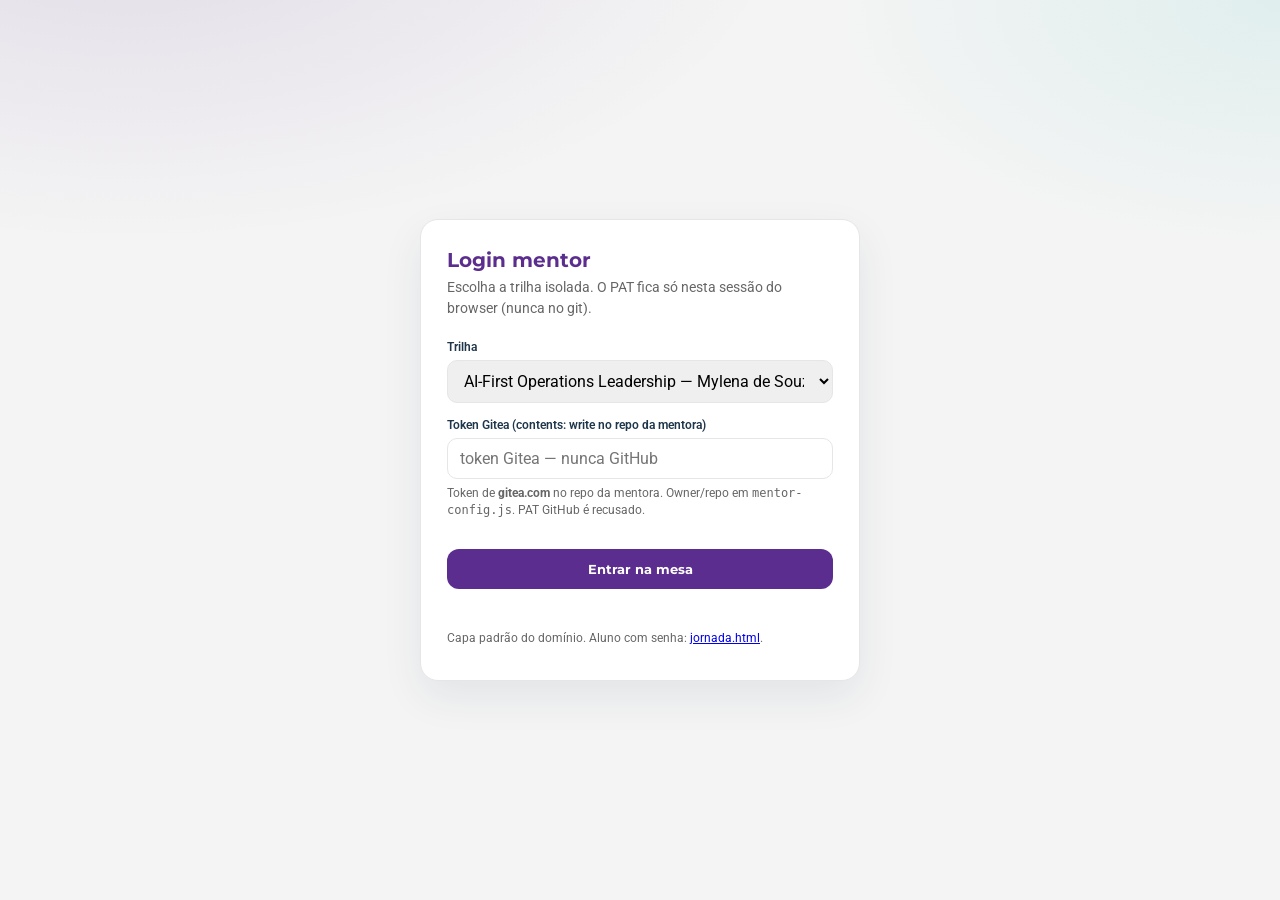
==== trilha-operations-leaders/index.html @ 0c89abcb "Publica a trilha de 10 semanas no jogo. O play.html deixa de mostrar 16 semanas." ====
<!DOCTYPE html>
<html lang="pt-BR">
<head>
  <meta charset="utf-8" />
  <meta name="viewport" content="width=device-width, initial-scale=1" />
  <meta name="robots" content="noindex, nofollow" />
  <meta http-equiv="refresh" content="0; url=mentor.html" />
  <title>Mentor · AI-First Operations Leadership</title>
  <script>location.replace("mentor.html");</script>
</head>
<body>
  <p>Abrindo login mentor… <a href="mentor.html">Continuar</a></p>
  <p class="foot"><a href="jornada.html">Entrada do aluno (senha)</a></p>
</body>
</html>
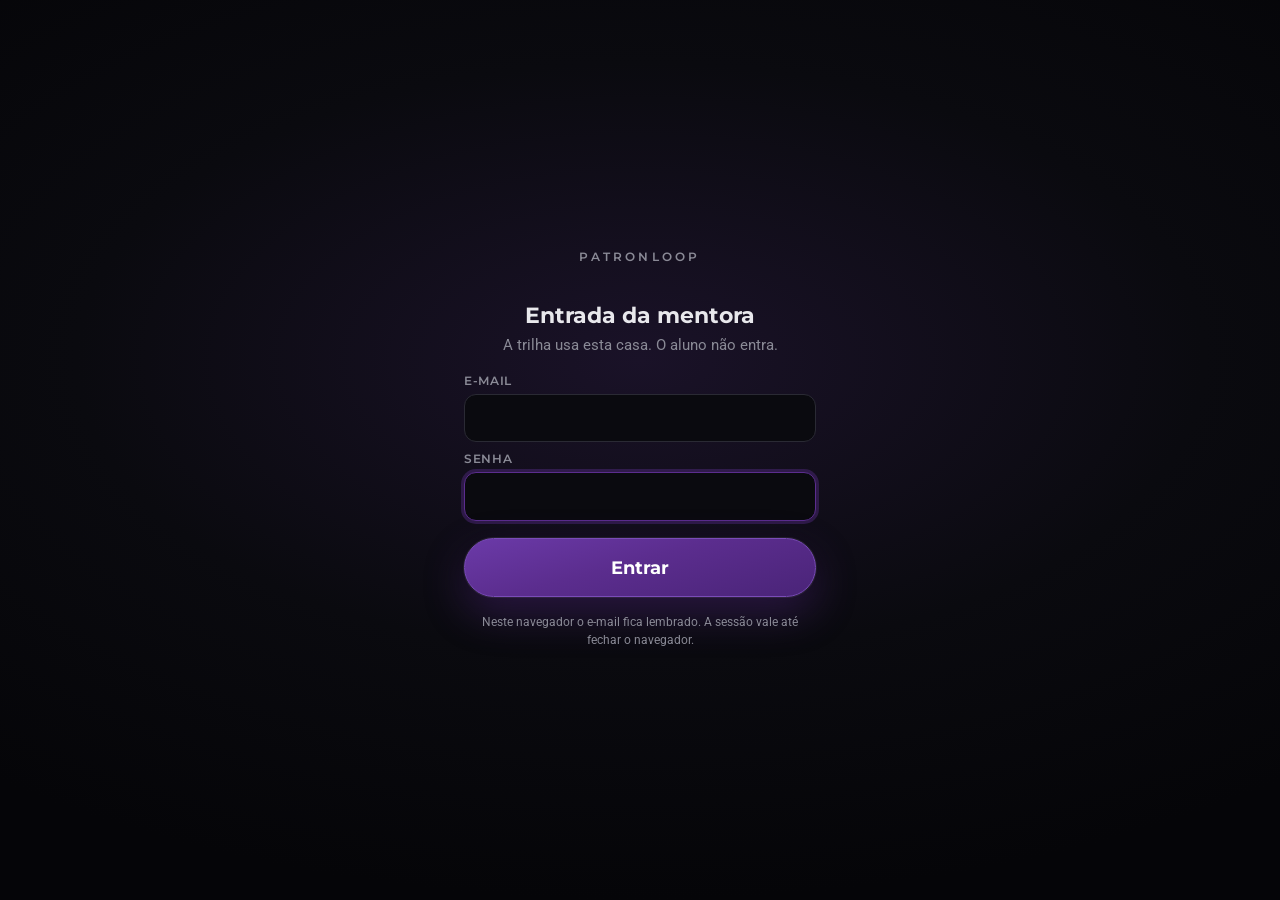
==== commit 5e96f109: "Fecha a casa do jogo na assinatura da mentora. O aluno deixa de entrar. A senha fica fora do git; o " ====
--- a/trilha-operations-leaders/index.html
+++ b/trilha-operations-leaders/index.html
@@ -4,12 +4,33 @@
   <meta charset="utf-8" />
   <meta name="viewport" content="width=device-width, initial-scale=1" />
   <meta name="robots" content="noindex, nofollow" />
-  <meta http-equiv="refresh" content="0; url=mentor.html" />
-  <title>Mentor · AI-First Operations Leadership</title>
-  <script>location.replace("mentor.html");</script>
+  <title>patronloop · entrada da mentora</title>
+  <link rel="preconnect" href="https://fonts.googleapis.com" />
+  <link rel="preconnect" href="https://fonts.gstatic.com" crossorigin />
+  <link href="https://fonts.googleapis.com/css2?family=Montserrat:wght@600;700&family=Roboto:wght@400;500&display=swap" rel="stylesheet" />
+  <link rel="stylesheet" href="gate.css" />
+  <script>
+    if (sessionStorage.getItem("patronloop-mentor-home-v1") === "1") location.replace("play.html");
+  </script>
 </head>
 <body>
-  <p>Abrindo login mentor… <a href="mentor.html">Continuar</a></p>
-  <p class="foot"><a href="jornada.html">Entrada do aluno (senha)</a></p>
+  <main class="gate">
+    <form id="mentor-home" class="gate-panel">
+      <p class="gate-brand">patronloop</p>
+      <h1>Entrada da mentora</h1>
+      <p class="gate-note">A trilha usa esta casa. O aluno não entra.</p>
+      <label class="gate-field">E-mail
+        <input type="email" id="mentor-email" name="email" autocomplete="username" required />
+      </label>
+      <label class="gate-field">Senha
+        <input type="password" id="mentor-pass" name="password" autocomplete="current-password" required />
+      </label>
+      <p id="mentor-err" class="gate-err" hidden></p>
+      <button type="submit" class="gate-cta">Entrar</button>
+      <p class="gate-note gate-note-quiet">Neste navegador o e-mail fica lembrado. A sessão vale até fechar o navegador.</p>
+    </form>
+  </main>
+  <script src="mentor-home.lock.js"></script>
+  <script src="mentor-home.js"></script>
 </body>
 </html>
--- a/trilha-operations-leaders/gate.css
+++ b/trilha-operations-leaders/gate.css
@@ -0,0 +1,130 @@
+﻿:root {
+  --bg: #0a0a0f;
+  --panel: #14141c;
+  --ink: #e8e8ec;
+  --dim: #8a8a96;
+  --accent: #5b2d8e;
+  --accent-glow: #5b2d8e66;
+  --line: #2a2a34;
+  --font-title: Montserrat, sans-serif;
+  --font-body: Roboto, sans-serif;
+}
+*, *::before, *::after { box-sizing: border-box; }
+html, body {
+  margin: 0; min-height: 100%; min-height: 100dvh;
+  background: radial-gradient(ellipse 80% 60% at 50% 40%, #1a1228 0%, var(--bg) 55%, #050508 100%);
+  color: var(--ink); font: 16px/1.4 var(--font-body);
+}
+.gate {
+  min-height: 100dvh; display: flex; align-items: center; justify-content: center;
+  padding: 24px;
+}
+.gate-inner { text-align: center; }
+.gate-brand {
+  margin: 0 0 2.5rem;
+  font: 600 0.72rem/1 var(--font-title);
+  letter-spacing: 0.28em; text-transform: uppercase;
+  color: var(--dim);
+}
+.gate-cta {
+  font: 700 clamp(1rem, 3vw, 1.15rem)/1.2 var(--font-title);
+  color: #fff; background: linear-gradient(165deg, #6b3aa8 0%, var(--accent) 45%, #4a2478 100%);
+  border: 1px solid #7a4cb8;
+  border-radius: 999px;
+  padding: 1.1rem 2.4rem;
+  cursor: pointer;
+  box-shadow: 0 0 0 1px #ffffff12, 0 16px 40px var(--accent-glow), 0 4px 24px #00000080;
+  transition: transform 0.2s, box-shadow 0.2s;
+}
+.gate-cta:hover {
+  transform: translateY(-2px);
+  box-shadow: 0 0 0 1px #ffffff22, 0 20px 48px #5b2d8e88, 0 6px 28px #00000090;
+}
+.gate-dialog {
+  border: 1px solid var(--line); border-radius: 20px;
+  background: var(--panel); color: var(--ink);
+  padding: 1.5rem 1.35rem 1.25rem; max-width: 22rem; width: calc(100vw - 2rem);
+  box-shadow: 0 24px 64px #000000a0;
+}
+.gate-dialog::backdrop { background: #000000bb; backdrop-filter: blur(4px); }
+.gate-dialog-label {
+  margin: 0 0 0.75rem;
+  font: 700 0.78rem/1 var(--font-title);
+  letter-spacing: 0.12em; text-transform: uppercase;
+  color: var(--dim);
+}
+.gate-dialog input {
+  width: 100%; margin: 0 0 0.5rem;
+  padding: 0.75rem 0.9rem; border-radius: 12px;
+  border: 1px solid var(--line); background: var(--bg);
+  color: var(--ink); font: inherit;
+}
+.gate-dialog input:focus {
+  outline: none; border-color: var(--accent);
+  box-shadow: 0 0 0 3px var(--accent-glow);
+}
+.gate-err { margin: 0 0 0.75rem; font-size: 0.82rem; color: #e88f2b; }
+.gate-actions { display: flex; gap: 8px; justify-content: flex-end; }
+.gate-actions button {
+  font: inherit; padding: 0.55rem 1rem; border-radius: 10px; cursor: pointer;
+  border: 1px solid var(--line); background: transparent; color: var(--dim);
+}
+.gate-actions button.primary {
+  background: var(--accent); border-color: var(--accent); color: #fff; font-weight: 600;
+}
+.gate-actions button.ghost:hover { border-color: var(--dim); color: var(--ink); }
+.gate-mentor-link {
+  margin: 1.75rem 0 0;
+  font: 500 0.78rem/1.3 var(--font-body);
+}
+.gate-mentor-link a {
+  color: var(--dim);
+  text-decoration: underline;
+  text-underline-offset: 3px;
+}
+.gate-mentor-link a:hover { color: var(--ink); }
+.gate-panel {
+  width: min(22rem, 100%);
+  text-align: left;
+}
+.gate-panel .gate-brand { text-align: center; }
+.gate-panel h1 {
+  margin: 0 0 0.4rem;
+  font: 700 1.35rem/1.2 var(--font-title);
+  text-align: center;
+}
+.gate-note {
+  margin: 0 0 1.25rem;
+  color: var(--dim);
+  font-size: 0.92rem;
+  text-align: center;
+}
+.gate-note-quiet { margin: 1rem 0 0; font-size: 0.78rem; }
+.gate-field {
+  display: block;
+  margin: 0 0 0.75rem;
+  font: 600 0.72rem/1 var(--font-title);
+  letter-spacing: 0.06em;
+  text-transform: uppercase;
+  color: var(--dim);
+}
+.gate-field input {
+  display: block;
+  width: 100%;
+  margin: 0.4rem 0 0;
+  padding: 0.75rem 0.9rem;
+  border-radius: 12px;
+  border: 1px solid var(--line);
+  background: var(--bg);
+  color: var(--ink);
+  font: 16px/1.4 var(--font-body);
+  letter-spacing: 0;
+  text-transform: none;
+}
+.gate-field input:focus {
+  outline: none;
+  border-color: var(--accent);
+  box-shadow: 0 0 0 3px var(--accent-glow);
+}
+.gate-panel .gate-cta { width: 100%; margin-top: 0.35rem; }
+.gate-panel .gate-err { text-align: center; }
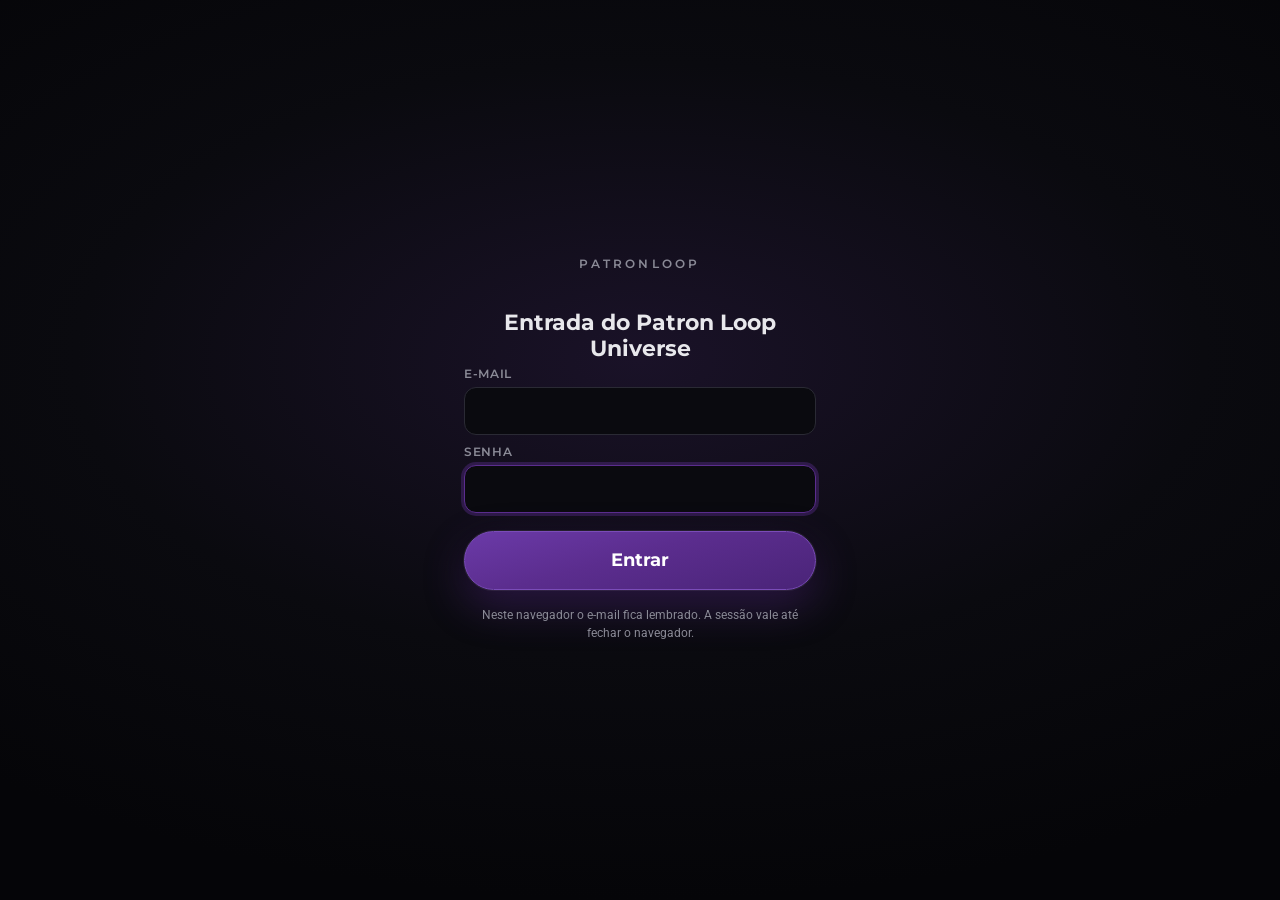
==== commit 7e07f4de: "Abre o Patron Loop Universe depois da assinatura. A entrada deixa de ir direto ao jogo. O primeiro p" ====
--- a/trilha-operations-leaders/index.html
+++ b/trilha-operations-leaders/index.html
@@ -4,21 +4,23 @@
   <meta charset="utf-8" />
   <meta name="viewport" content="width=device-width, initial-scale=1" />
   <meta name="robots" content="noindex, nofollow" />
-  <title>patronloop · entrada da mentora</title>
+  <title>Entrada do Patron Loop Universe</title>
   <link rel="preconnect" href="https://fonts.googleapis.com" />
   <link rel="preconnect" href="https://fonts.gstatic.com" crossorigin />
   <link href="https://fonts.googleapis.com/css2?family=Montserrat:wght@600;700&family=Roboto:wght@400;500&display=swap" rel="stylesheet" />
   <link rel="stylesheet" href="gate.css" />
   <script>
-    if (sessionStorage.getItem("patronloop-mentor-home-v1") === "1") location.replace("play.html");
+    if (sessionStorage.getItem("patronloop-mentor-home-v1") === "1") {
+      var path = location.pathname.replace(/\\/g, "/");
+      location.replace(path.indexOf("/trilha-operations-leaders/") !== -1 ? "../universe.html" : "universe.html");
+    }
   </script>
 </head>
 <body>
   <main class="gate">
     <form id="mentor-home" class="gate-panel">
       <p class="gate-brand">patronloop</p>
-      <h1>Entrada da mentora</h1>
-      <p class="gate-note">A trilha usa esta casa. O aluno não entra.</p>
+      <h1>Entrada do Patron Loop Universe</h1>
       <label class="gate-field">E-mail
         <input type="email" id="mentor-email" name="email" autocomplete="username" required />
       </label>
--- a/trilha-operations-leaders/gate.css
+++ b/trilha-operations-leaders/gate.css
@@ -128,3 +128,28 @@
 }
 .gate-panel .gate-cta { width: 100%; margin-top: 0.35rem; }
 .gate-panel .gate-err { text-align: center; }
+.universe {
+  width: min(36rem, 100%);
+}
+.universe h1 { margin-bottom: 1.25rem; }
+.project-list { list-style: none; margin: 0; padding: 0; display: flex; flex-direction: column; gap: 12px; }
+.project-link {
+  display: block;
+  padding: 1rem 1.1rem;
+  border: 1px solid var(--line);
+  border-radius: 16px;
+  background: var(--bg);
+  color: var(--ink);
+  text-decoration: none;
+}
+.project-link:hover { border-color: var(--accent); }
+.project-link strong {
+  display: block;
+  font: 700 1rem/1.3 var(--font-title);
+}
+.project-link span {
+  display: block;
+  margin-top: 0.25rem;
+  color: var(--dim);
+  font-size: 0.88rem;
+}
